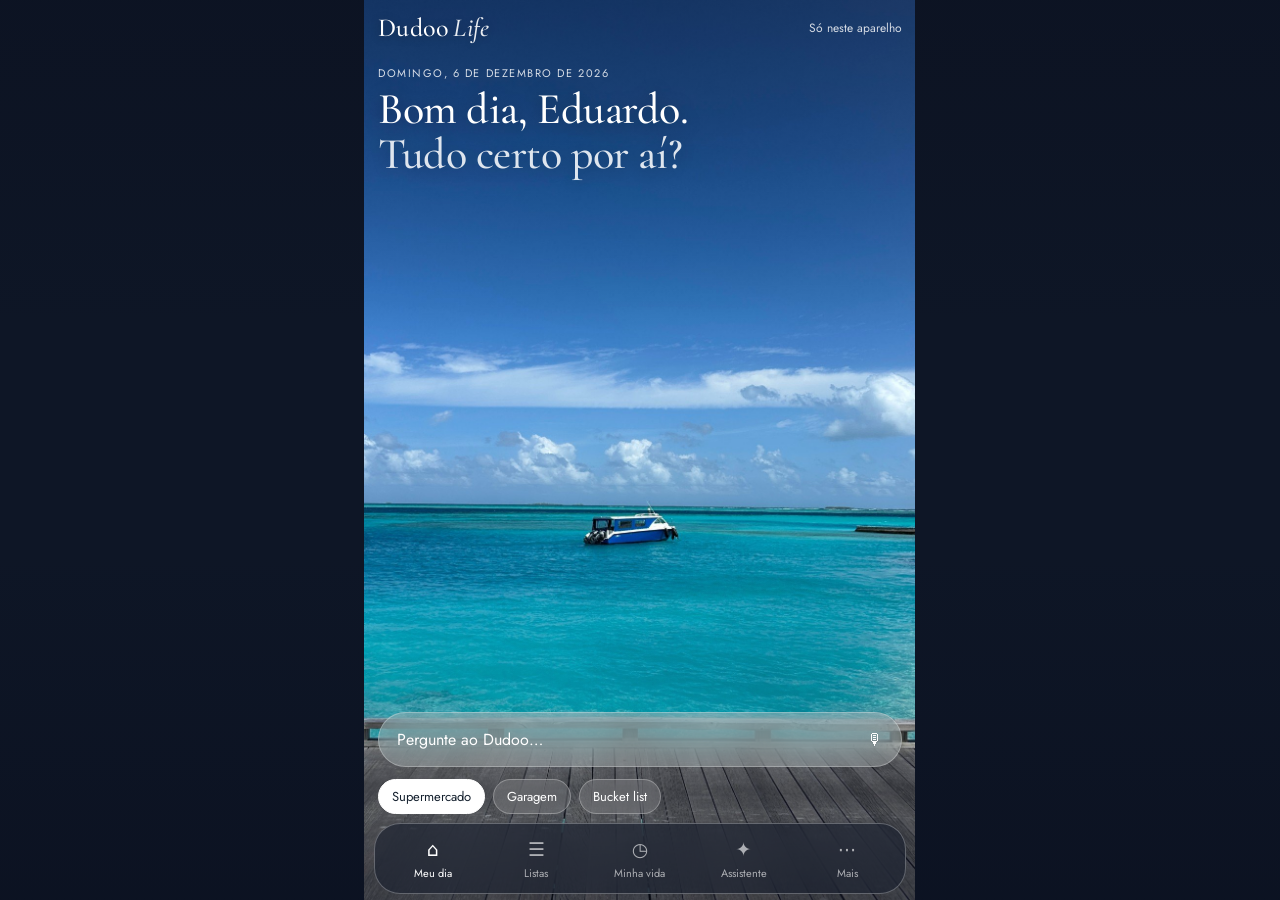
==== index.html @ 1dd5007e "v0.6.98: Notas em cartoes" ====
<!doctype html>
<html lang="pt-BR">
<head>
<meta charset="utf-8">
<title>Dudoo Life</title>
<meta name="viewport" content="width=device-width, initial-scale=1, viewport-fit=cover, minimum-scale=1, maximum-scale=1, user-scalable=no">
<meta name="theme-color" content="#141412">
<meta name="apple-mobile-web-app-capable" content="yes">
<meta name="mobile-web-app-capable" content="yes">
<meta name="apple-mobile-web-app-status-bar-style" content="black-translucent">
<meta name="apple-mobile-web-app-title" content="Dudoo Life">
<link rel="manifest" href="manifest.webmanifest">
<link rel="apple-touch-icon" href="icon-180.png">
<link rel="icon" href="icon.svg" type="image/svg+xml">
<link rel="stylesheet" href="https://fonts.googleapis.com/css2?family=Jost:wght@300;400;500;600&family=Cormorant+Garamond:ital,wght@0,500;1,500&display=swap">
<link rel="stylesheet" href="styles.css?v=0.6.98">
<script>
/* Sem zoom por duplo toque (17/10/2026): o iOS ignora user-scalable, então segura o 2º toque em áreas que não são botão/campo. */
(function () {
  var ultimo = 0;
  document.addEventListener("touchend", function (e) {
    var t = Date.now();
    if (t - ultimo < 350 && !(e.target.closest && e.target.closest("button,a,input,textarea,select,label,summary,[data-acao],[role=button]"))) e.preventDefault();
    ultimo = t;
  }, { passive: false });
  document.addEventListener("gesturestart", function (e) { e.preventDefault(); });
})();
</script>
</head>
<body>
<div id="fundo" class="fundo"></div>
<div id="app">
  <header class="topo">
    <div class="marca">Dudoo<i>Life</i></div>
    <div id="estadoSync" class="sync" title="Estado dos dados">Local</div>
  </header>

  <main id="tela"></main>

  <nav class="abas">
    <button data-tela="dia" class="on"><span>⌂</span>Meu dia</button>
    <button data-tela="listas"><span>☰</span>Listas</button>
    <button data-tela="vida"><span>◷</span>Minha vida</button>
    <button data-tela="assistente"><span>✦</span>Assistente</button>
    <button data-tela="mais"><span>⋯</span>Mais</button>
  </nav>

  <div id="folha" class="folha" hidden></div>
</div>

<script src="config.js?v=0.6.86"></script>
<script src="mascaras.js?v=0.6.86"></script>
<script src="dados.js?v=0.6.86"></script>
<script src="sync.js?v=0.6.86"></script>
<script src="github.js?v=0.6.86"></script>
<script src="vendor/three.min.js"></script>
<script src="vendor/GLTFLoader.js"></script>
<script src="vendor/OrbitControls.js"></script>
<script src="garagem3d.js?v=0.6.86"></script>
<script src="ferramentas.js?v=0.6.86"></script>
<script src="assistente.js?v=0.6.86"></script>
<script src="mapa_core.js?v=0.6.86"></script>
<script src="pessoal.js?v=0.6.86"></script>
<script src="financas.js?v=0.6.86"></script>
<script src="precos.js?v=0.6.86"></script>
<script src="fundos.js?v=0.6.97"></script>
<script src="aniversario.js?v=0.6.86"></script>
<script src="guarda_roupa.js?v=0.6.86"></script>
<script src="ordenar.js?v=0.6.86"></script>
<script src="app.js?v=0.6.86"></script>
</body>
</html>
---- styles.css ----
:root{--bg:#141412;--card:#201F1D;--card2:#2A2926;--line:#3A3935;--ink:#FAFAF8;--sec:#A9A7A1;--ter:#7E7C77;
  --acc:#E07B35;--acc2:#F4A15C;--ok:#7DB070;--erro:#D9805F;}
*{box-sizing:border-box;-webkit-tap-highlight-color:transparent;}
html,body{margin:0;height:100%;background:var(--bg);color:var(--ink);font-family:'Jost',system-ui,-apple-system,sans-serif;}
#app{display:flex;flex-direction:column;height:100%;max-width:560px;margin:0 auto;}
.topo{display:flex;justify-content:space-between;align-items:center;padding:calc(env(safe-area-inset-top) + 10px) 18px 8px;}
.marca{font-size:24px;font-weight:500;}.marca i{font-style:normal;color:var(--acc2);margin-left:4px;}
.sync{font-size:12px;color:var(--ter);}
main{flex:1;overflow-y:auto;padding:6px 18px 24px;-webkit-overflow-scrolling:touch;}
h1{font-size:30px;font-weight:500;margin:4px 0 12px;}h2{font-size:17px;font-weight:500;margin:22px 0 8px;}
.eyebrow{font-size:11px;letter-spacing:.14em;text-transform:uppercase;color:var(--ter);margin:8px 0 0;}
.indicadores{display:grid;grid-template-columns:1fr 1fr;gap:10px;}
.indicadores div{background:var(--card);border:1px solid var(--line);border-radius:14px;padding:12px 14px;}
.indicadores b{display:block;font-size:30px;font-weight:500;line-height:1;}.indicadores small{color:var(--sec);font-size:13px;}
.lista{list-style:none;margin:0;padding:0;}.lista li{display:flex;gap:12px;align-items:center;padding:12px 0;border-bottom:1px solid var(--line);}
.lista .ic{font-size:20px;width:26px;text-align:center;}.lista small{display:block;color:var(--ter);font-size:12.5px;}
.vazio{color:var(--ter);}
.btn{font:inherit;font-size:15px;padding:10px 16px;border-radius:12px;background:var(--card);border:1px solid var(--line);color:var(--ink);margin:6px 8px 0 0;}
.btn.p{background:var(--acc2);border-color:var(--acc2);color:#140c06;font-weight:600;}
.linha-titulo{display:flex;justify-content:space-between;align-items:center;}
.caminho{position:relative;}
.ano{font-size:26px;font-weight:500;margin:18px 0 6px 52px;}
.marco{display:flex;gap:10px;padding:6px 0;}
.trilho{width:42px;flex-shrink:0;position:relative;display:flex;justify-content:center;}
.trilho::before{content:"";position:absolute;top:-8px;bottom:-8px;width:10px;background:var(--card2);border-left:1px solid var(--line);border-right:1px solid var(--line);}
.marco.on .trilho::before{background:var(--acc);border-color:var(--acc);}
.pino{position:relative;z-index:1;width:34px;height:34px;border-radius:50%;background:var(--card);border:3px solid var(--line);display:flex;align-items:center;justify-content:center;font-size:15px;margin-top:8px;}
.marco.fut .pino{border-style:dashed;}
.cartao{flex:1;background:var(--card);border:1px solid var(--line);border-radius:14px;padding:12px 14px;position:relative;min-width:0;}
.marco.on .cartao{border-color:var(--acc);}
.cartao b{display:block;font-weight:500;font-size:16px;}.cartao small{color:var(--ter);font-size:12.5px;}
.cartao p{font-style:italic;color:var(--sec);margin:8px 0 0;font-family:'Cormorant Garamond',Georgia,serif;font-size:18px;line-height:1.3;}
.boneco{position:absolute;right:8px;top:-34px;pointer-events:none;}
.abas{display:flex;border-top:1px solid var(--line);background:#101010;padding:6px 6px calc(env(safe-area-inset-bottom) + 6px);}
.abas button{flex:1;font:inherit;font-size:11px;background:none;border:0;color:var(--ter);display:flex;flex-direction:column;align-items:center;gap:2px;padding:6px 0;}
.abas button span{font-size:19px;}.abas button.on{color:var(--acc2);}
.aviso,.bloco{background:var(--card);border:1px solid var(--line);border-radius:14px;padding:14px 16px;margin-bottom:12px;}
.aviso p,.bloco p{color:var(--sec);margin:6px 0 0;line-height:1.5;}.peq{font-size:13px;}
.folha{position:fixed;inset:0;background:rgba(0,0,0,.6);display:flex;align-items:flex-end;z-index:20;}
.painel{width:100%;max-width:560px;margin:0 auto;background:var(--card);border-radius:20px 20px 0 0;padding:18px 18px calc(env(safe-area-inset-bottom) + 18px);}
.painel h2{margin-top:0;}.painel label{display:block;font-size:13px;color:var(--sec);margin-bottom:10px;}
.painel input,.painel select,.painel textarea{width:100%;margin-top:4px;font:inherit;font-size:16px;color:var(--ink);background:var(--bg);border:1px solid var(--line);border-radius:10px;padding:10px 12px;}
.duas{display:grid;grid-template-columns:1fr 1fr;gap:10px;}.duas .btn{margin:0;}
.erro{color:var(--erro);min-height:20px;margin:0 0 6px;}

.folha[hidden]{display:none;}

.item-menu{display:flex;align-items:center;gap:14px;width:100%;text-align:left;font:inherit;font-size:16px;background:var(--card);border:1px solid var(--line);border-radius:14px;color:var(--ink);padding:14px 16px;margin-bottom:10px;}
.mapa-mundo{position:relative;height:56vh;min-height:300px;border-radius:14px;overflow:hidden;border:1px solid var(--line);margin:10px 0;}
.mapa-aviso{text-align:center;color:var(--ter);padding:40px 16px;}
.item-menu span{font-size:20px;width:26px;text-align:center;color:var(--acc2);}.item-menu small{margin-left:auto;color:var(--ter);font-size:12.5px;}
.link{font:inherit;font-size:14px;background:none;border:0;color:var(--acc2);padding:6px 4px;}.link.perigo{color:var(--erro);}
.mini-acoes{display:flex;gap:10px;margin-top:6px;}
.chips{display:flex;gap:8px;flex-wrap:wrap;margin:6px 0 10px;}
.chip{font:inherit;font-size:13px;padding:7px 13px;border-radius:18px;border:1px solid var(--line);background:transparent;color:var(--sec);}
.chip.on{background:var(--card2);color:var(--ink);border-color:var(--acc2);}
.linha-lugar{display:flex;justify-content:space-between;align-items:center;gap:10px;padding:11px 0;border-bottom:1px solid var(--line);}
.linha-lugar b{font-weight:500;display:block;}.linha-lugar small{color:var(--ter);font-size:12.5px;}.linha-lugar.off b{color:var(--ter);}
.chat{display:flex;flex-direction:column;gap:8px;min-height:180px;max-height:46vh;overflow-y:auto;padding:4px 0;}
.bolha{align-self:flex-start;max-width:86%;background:var(--card2);border-radius:16px 16px 16px 4px;padding:10px 13px;line-height:1.4;}
.bolha.eu{align-self:flex-end;background:var(--acc2);color:#140c06;border-radius:16px 16px 4px 16px;}
.bolha.erro-b{color:var(--erro);}
.conf{background:var(--card);border:1px solid var(--acc);border-radius:14px;padding:12px 14px;}.conf small{color:var(--ter);display:block;}.conf b{display:block;margin:2px 0 10px;font-weight:500;}
.entrada{display:flex;gap:8px;align-items:center;margin:10px 0;}
.entrada input,.campo{flex:1;font:inherit;font-size:16px;color:var(--ink);background:var(--card);border:1px solid var(--line);border-radius:12px;padding:11px 13px;min-width:0;}
.entrada .btn{margin:0;}.op{display:block;color:var(--sec);font-size:14px;margin:6px 0;}

/* tarefas e supermercado */
.linha-lugar.tarefa>div{flex:1;cursor:pointer;}.marcar{display:flex;padding:6px;margin:-6px 0 -6px -6px;}
.item-mercado{cursor:pointer;min-height:52px;}.item-mercado>div{flex:1;}
.item-mercado.off b,.linha-lugar.tarefa.off b{text-decoration:line-through;}
.linha-lugar input[type=checkbox]{width:24px;height:24px;accent-color:var(--acc2);flex:none;}

/* ===== visual "Vidro sobre foto" (opção C, 14/10/2026) ===== */
:root{--bg:#0e1626;--card:rgba(255,255,255,.14);--card2:rgba(255,255,255,.24);--line:rgba(255,255,255,.28);
  --ink:#fff;--sec:rgba(255,255,255,.82);--ter:rgba(255,255,255,.62);--acc:#fff;--acc2:#fff;--ok:#9fe0a8;--erro:#ffb59a;}
html,body{background:var(--bg);}
.fundo{position:fixed;inset:0;z-index:0;background:#0e1626 var(--foto) calc(var(--fx,.5) * 100%) calc(var(--fy,.5) * 100%)/cover no-repeat;transition:filter .4s,transform .4s;}
.fundo::after{content:"";position:absolute;inset:0;background:linear-gradient(180deg,rgba(10,15,30,.38) 0%,rgba(10,15,30,0) 34%,rgba(10,15,30,0) 56%,rgba(10,15,30,.62) 100%);}
body.interna .fundo{filter:blur(10px) brightness(.62) saturate(1.1);transform:scale(1.12);}
body.interna .fundo::after{background:rgba(10,15,30,.34);}
#app{position:relative;z-index:1;}
.topo{padding-top:calc(env(safe-area-inset-top) + 12px);}
.marca{font-family:'Cormorant Garamond',Georgia,serif;font-size:26px;letter-spacing:.01em;text-shadow:0 1px 10px rgba(0,0,0,.35);}
.marca i{color:#fff;font-style:italic;opacity:.9;}
.sync{color:var(--sec);}
h1,.hero{font-family:'Cormorant Garamond',Georgia,serif;font-weight:500;letter-spacing:-.01em;}
h1{font-size:36px;line-height:1.05;text-shadow:0 1px 14px rgba(0,0,0,.3);}
.eyebrow{color:var(--sec);}
.indicadores div,.cartao,.aviso,.bloco,.item-menu,.conf,.bolha:not(.eu){background:var(--card);border-color:var(--line);
  -webkit-backdrop-filter:blur(18px);backdrop-filter:blur(18px);}
.btn{background:var(--card);border-color:var(--line);-webkit-backdrop-filter:blur(14px);backdrop-filter:blur(14px);}
.btn.p{background:#fff;border-color:#fff;color:#14202e;}
.chip{background:var(--card);border-color:var(--line);-webkit-backdrop-filter:blur(14px);backdrop-filter:blur(14px);color:var(--ink);}
.chip.on{background:#fff;color:#14202e;border-color:#fff;}
.entrada input,.campo,.painel input,.painel select,.painel textarea{background:rgba(255,255,255,.14);border-color:var(--line);color:#fff;}
.painel{background:rgba(24,32,48,.86);-webkit-backdrop-filter:blur(24px);backdrop-filter:blur(24px);}
.folha{background:rgba(5,10,20,.55);}
.abas{margin:0 14px calc(env(safe-area-inset-bottom) + 10px);border:1px solid var(--line);border-radius:26px;padding:6px;
  background:rgba(20,28,44,.55);-webkit-backdrop-filter:blur(22px);backdrop-filter:blur(22px);}
.abas button{color:var(--ter);}.abas button.on{color:#fff;}
.linha-lugar,.lista li{border-bottom-color:rgba(255,255,255,.18);}
.marco.on .cartao{border-color:#fff;}.marco.on .trilho::before{background:#fff;border-color:#fff;}
.bolha.eu{background:#fff;color:#14202e;}

/* abertura (Meu dia) */
.abertura{min-height:calc(100vh - 210px);display:flex;flex-direction:column;}
.abertura .hero{font-size:44px;line-height:1.02;margin:6px 0 0;text-shadow:0 2px 18px rgba(0,0,0,.35);}
.abertura .hero span{display:block;opacity:.86;}
.abertura .vao{flex:1;min-height:150px;}
.painel-vidro{background:var(--card);border:1px solid var(--line);border-radius:22px;padding:14px 16px;margin-bottom:10px;
  -webkit-backdrop-filter:blur(18px);backdrop-filter:blur(18px);text-align:left;font:inherit;color:inherit;width:100%;display:block;}
.painel-vidro small{display:block;color:var(--sec);font-size:12.5px;}.painel-vidro b{font-size:19px;font-weight:500;}
.busca-ia{display:flex;justify-content:space-between;align-items:center;background:rgba(255,255,255,.22);border:1px solid var(--line);
  border-radius:28px;padding:15px 18px;font:inherit;color:#fff;width:100%;-webkit-backdrop-filter:blur(18px);backdrop-filter:blur(18px);}
.atalhos{display:flex;gap:8px;flex-wrap:wrap;margin:12px 0 4px;}

/* garagem 3D */
.palco3d{height:270px;margin:6px -6px 4px;position:relative;}
.palco3d canvas{display:block;width:100%;height:100%;}
.dica3d{text-align:center;color:var(--ter);font-size:12px;margin:0 0 10px;}
.fatos{display:grid;grid-template-columns:repeat(3,1fr);gap:8px;text-align:center;margin:8px 0 4px;}
.fatos div{background:var(--card);border:1px solid var(--line);border-radius:16px;padding:10px 4px;-webkit-backdrop-filter:blur(14px);backdrop-filter:blur(14px);}
.fatos b{display:block;font-size:18px;font-weight:500;}.fatos small{color:var(--sec);font-size:12px;}
.nota-barra{margin:12px 0 0;}.nota-barra .l{display:flex;justify-content:space-between;font-size:13px;color:var(--sec);margin-bottom:5px;}
.nota-barra .t{height:6px;border-radius:4px;background:rgba(255,255,255,.22);overflow:hidden;}.nota-barra .t i{display:block;height:100%;background:#fff;border-radius:4px;}
.seletor{display:flex;align-items:center;justify-content:space-between;gap:10px;}
.seletor .btn{margin:0;padding:8px 14px;}

.paineis{display:grid;grid-template-columns:1fr 1fr;gap:10px;margin-bottom:10px;}
.paineis:has(> :only-child){grid-template-columns:1fr;}
.paineis .painel-vidro{margin:0;padding:11px 13px;border-radius:20px;}
.paineis .painel-vidro b{font-size:16px;display:block;}
main{scrollbar-width:none;}main::-webkit-scrollbar{display:none;}
.abertura{min-height:calc(100vh - 190px);}

/* iPhone (tela cheia instalada): ocupa a altura real, sem sobra embaixo do menu */
html,body{min-height:100%;min-height:-webkit-fill-available;}
#app{height:100vh;height:100dvh;}
/* iPhone (tela cheia): o "viewport" fixo termina antes da área do indicador de início, deixando uma faixa escura sob o menu.
   A foto se estende bem além das bordas (o excesso é cortado) e o fundo da página tem a mesma cor-base da foto. */
html{background:#0e1626;}
.fundo{top:-80px;left:0;right:0;bottom:-220px;height:auto;}
.abas{margin-bottom:calc(env(safe-area-inset-bottom) + 6px);}

/* Fundo pintado no CANVAS da página (v0.6.13). No iPhone instalado o iOS recorta elementos `position:fixed` ao retângulo do
   viewport e deixava uma faixa escura embaixo; o canvas é pintado na janela inteira. --H = altura real da tela (app.js). */
html{background-color:#0e1626;
  background-image:linear-gradient(180deg,rgba(10,15,30,.38) 0%,rgba(10,15,30,0) 34%,rgba(10,15,30,0) 56%,rgba(10,15,30,.62) 100%),var(--foto);
  background-repeat:no-repeat;background-size:100% var(--H,100vh),auto var(--H,100vh);background-position:top center,calc(var(--fx,.5) * 100%) top;}
body{background:transparent;}
body:not(.interna) .fundo{background:none;}
body:not(.interna) .fundo::after{display:none;}
html.interna{background-image:none;}

/* Minha vida em modo Caminho (estrada em S com o bonequinho andando) */
.caminho-wrap{position:relative;margin-top:4px;}
.caminho-sv{width:100%;height:auto;display:block;color:var(--ink);overflow:visible;}
.caminho-sv .m{cursor:pointer;}.caminho-sv .m.on text{font-weight:600;}
.walker{position:absolute;left:0;top:0;width:46px;height:82px;pointer-events:none;will-change:transform;transform-origin:23px 77px;}
.passos{margin:10px 0 8px;}
.detalhe-vida{background:var(--card);border:1px solid var(--acc);border-radius:14px;padding:12px 14px;}
.detalhe-vida b{display:block;font-weight:500;font-size:17px;}.detalhe-vida small{color:var(--ter);font-size:12.5px;}
.detalhe-vida p{font-style:italic;color:var(--sec);margin:8px 0 0;font-family:'Cormorant Garamond',Georgia,serif;font-size:18px;line-height:1.3;}

.avatar{display:inline-flex;align-items:center;justify-content:center;width:38px;height:38px;border-radius:50%;background:var(--card2);color:var(--acc2);font-weight:600;flex:none;}.est{color:var(--acc2);font-size:12px;}

/* Sem zoom por duplo toque (17/10/2026) */
html,body,*{touch-action:manipulation}
.btn.padrao{background:transparent;border:1.5px solid var(--acc2);color:var(--acc2);font-size:18px;padding:8px 14px;}
/* Folha mais alta que a tela rola por dentro (17/10/2026: o formulário do carro ficava preso) */
.folha{overscroll-behavior:contain}
.painel{max-height:88vh;max-height:88dvh;overflow-y:auto;-webkit-overflow-scrolling:touch;overscroll-behavior:contain;touch-action:pan-y}
.palco3d.circulo{height:330px;margin:6px -18px 2px;}
.carregando3d{text-align:center;color:var(--ter);font-size:12.5px;margin:-6px 0 4px;}
.sem-modelo-chip.on{background:var(--card2);color:var(--ink);border-color:var(--acc2);}
.grafico-linha{display:block;width:100%;height:auto;color:var(--ink);margin:4px 0 8px;}
.fotos-grade{display:grid;grid-template-columns:repeat(3,1fr);gap:8px;margin-top:8px}.foto-tile{position:relative;aspect-ratio:3/4;border-radius:10px;overflow:hidden;background:var(--card2)}
.foto-tile img{width:100%;height:100%;object-fit:cover;display:block}.foto-tile span{position:absolute;left:0;right:0;bottom:0;padding:14px 6px 5px;font-size:11px;color:#fff;background:linear-gradient(transparent,rgba(0,0,0,.65))}

/* Seletor de listas e lista reordenável (18/10/2026) */
.seletor-listas{display:flex;gap:10px;align-items:center;margin:8px 0 10px;}.seletor-listas select{flex:1;margin:0;}.seletor-listas .btn{margin:0;white-space:nowrap;}
.compra{display:flex;align-items:center;gap:8px;touch-action:pan-y;-webkit-user-select:none;user-select:none;-webkit-touch-callout:none;position:relative;}
.compra input[type=checkbox]{flex:none;}.compra .alca{color:var(--ter);font-size:20px;line-height:1;padding:6px 2px;cursor:grab;touch-action:none;}
.compra.arrastando{z-index:5;background:var(--card2);border-radius:12px;box-shadow:0 8px 24px rgba(0,0,0,.35);opacity:.96;transition:none;}
.compra.off b{text-decoration:line-through;color:var(--ter);}
.link.vinculo{display:block;text-align:left;margin:4px 0 0;color:var(--acc2);}

/* Guarda-roupa (18/10/2026) */
.gr-grade{display:grid;grid-template-columns:repeat(2,1fr);gap:10px;margin-top:8px}.gr-grade.tres{grid-template-columns:repeat(3,1fr)}
.gr-card{background:var(--card);border:1px solid var(--line);border-radius:14px;padding:8px;display:flex;flex-direction:column;gap:8px;position:relative;touch-action:manipulation}.gr-card[hidden]{display:none}
.gr-card>div:first-child{position:relative}.gr-info{display:flex;flex-direction:column;gap:2px;margin-top:6px}.gr-info small{color:var(--ter);font-size:12px}
.gr-foto{aspect-ratio:1;border-radius:10px;background:var(--card);display:flex;align-items:center;justify-content:center;overflow:hidden;font-size:34px}
.gr-foto img{width:100%;height:100%;object-fit:contain;display:block}.gr-foto.peq{width:64px;height:64px;flex:none;font-size:22px;aspect-ratio:auto}.gr-foto.grande{max-height:240px;margin-bottom:8px}
.gr-fav{position:absolute;top:4px;right:6px;color:#E8B93A;font-size:18px}
.gr-prev{width:100%;max-height:300px;object-fit:contain;background:var(--card);border-radius:10px;display:block}
.gr-look{background:var(--card);border:1px solid var(--line);border-radius:14px;padding:10px;margin-bottom:10px;display:flex;flex-direction:column;gap:8px;touch-action:manipulation}
.gr-faixa{display:flex;gap:6px;overflow-x:auto;margin:6px 0;-webkit-overflow-scrolling:touch}
.gr-pick{display:flex;flex-direction:column;align-items:center;gap:4px;font-size:11px;position:relative;touch-action:manipulation}.gr-pick .gr-foto.peq{width:100%;height:auto;aspect-ratio:1}
.gr-pick input{position:absolute;top:4px;left:4px;width:20px;height:20px}.gr-pick span{text-align:center;line-height:1.2}
.gr-desfazer{display:flex;justify-content:space-between;align-items:center;gap:8px;background:var(--card2);border-radius:10px;padding:8px 12px;margin-bottom:8px;font-size:13px}
#grBusca{font:inherit;font-size:16px;color:var(--ink);background:var(--card);border:1px solid var(--line);border-radius:10px;padding:10px 12px}
#rSem{margin-bottom:12px}
.gr-ocs{display:flex;flex-wrap:wrap;gap:6px;margin:4px 0 10px}.gr-oc{position:relative;touch-action:manipulation}.gr-oc input{position:absolute;opacity:0;pointer-events:none}
.gr-oc span{display:inline-block;padding:7px 12px;border-radius:999px;border:1px solid var(--line);background:var(--card);font-size:13px}.gr-oc input:checked+span{background:var(--acc);color:#fff;border-color:transparent}
.gr-prov{display:grid;grid-template-columns:76px 1fr 76px;gap:6px;align-items:start;margin:8px 0}.gr-prov-pe{display:flex;justify-content:center;margin-bottom:6px}.gr-prov-pe .gr-col{width:120px}
.gr-col{display:flex;flex-direction:column;align-items:center;gap:4px;touch-action:manipulation}.gr-col small{color:var(--ter);font-size:11px}.gr-col .gr-foto.peq{width:64px;height:64px}
.gr-nome{max-width:76px;text-align:center;line-height:1.15;overflow:hidden;text-overflow:ellipsis;white-space:nowrap}.gr-setas{display:flex;gap:4px}.gr-setas .btn{padding:6px 12px;font-size:18px;min-width:34px}
.gr-palco{min-width:0}.gr-palco canvas{display:block;width:100%;border-radius:12px;background:var(--card)}.gr-motivo{margin:4px 0 8px}
.gr-lista{display:flex;flex-direction:column;gap:6px;margin:10px 0}.gr-arruma{display:flex;align-items:center;gap:10px;background:var(--card);border:1px solid var(--line);border-radius:12px;padding:6px 10px;touch-action:manipulation}
.gr-arruma>span{flex:1;display:flex;flex-direction:column;min-width:0}.gr-arruma small{color:var(--ter);font-size:12px}.gr-arruma input{width:24px;height:24px}
.gr-extra{display:flex;align-items:center;gap:8px;margin-bottom:6px}.gr-extra input{flex:1}

.filtro-cidade { margin: 4px 0 12px; }
.sel-cidade { width: 100%; padding: 12px 14px; border-radius: 12px; border: 1px solid var(--borda, rgba(255,255,255,.18)); background: rgba(20,20,22,.55); color: inherit; font: inherit; }

.lugar-clique>div:first-child{flex:1;cursor:pointer;}

.ficha-sub{color:var(--sec);margin:-4px 0 10px;}
.kv-ficha{display:flex;flex-direction:column;gap:2px;padding:10px 0;border-top:1px solid var(--line);}
.kv-ficha small{color:var(--ter);font-size:12.5px;}

.dica-campo{display:block;color:var(--ter);font-size:12px;margin-top:4px;}

.aniv-tela{position:fixed;inset:0;z-index:9999;background:rgba(14,13,12,.92);display:flex;align-items:center;justify-content:center;}
.aniv-canvas{position:absolute;inset:0;width:100%;height:100%;}
.aniv-msg{position:relative;text-align:center;padding:0 24px;animation:anivEntra .9s ease both;}
.aniv-msg h1{font-family:var(--serif,Georgia,serif);font-size:38px;margin:0 0 8px;}
.aniv-msg p{color:var(--sec);margin:0 0 18px;font-size:17px;}
@keyframes anivEntra{from{opacity:0;transform:translateY(16px) scale(.96);}to{opacity:1;transform:none;}}

/* Listas reordenáveis por arraste, gastos do mercado e guia de compras (21/10/2026) */
.ord{display:flex;align-items:center;gap:8px;touch-action:pan-y;-webkit-user-select:none;user-select:none;-webkit-touch-callout:none;position:relative;}
.ord .alca{color:var(--ter);font-size:20px;line-height:1;padding:6px 2px;cursor:grab;touch-action:none;flex:none;}
.ord.arrastando{z-index:5;background:var(--card2);border-radius:12px;box-shadow:0 8px 24px rgba(0,0,0,.35);opacity:.96;transition:none;}
.ord.off b{text-decoration:line-through;color:var(--ter);}
.gasto-mes{background:var(--card);border:1px solid var(--line);border-radius:14px;padding:12px 14px;margin:8px 0;}
.gasto-mes .topo{display:flex;justify-content:space-between;gap:10px;}.gasto-mes small{color:var(--ter);display:block;margin-top:6px;}
.barra-gasto{height:8px;background:var(--line);border-radius:6px;margin-top:8px;}.barra-gasto i{display:block;height:100%;background:var(--acc2);border-radius:6px;}
.selo{font-size:13px;white-space:nowrap;color:var(--sec);}.selo.vale{color:var(--ok,#7DB070);}.selo.nao{color:var(--erro);}

.sub-cat { margin: 10px 0 2px; font-size: 12px; color: var(--ter); text-transform: uppercase; letter-spacing: .06em; }
.cats-form{margin:8px 0}.cats-form label{display:flex;align-items:center;gap:8px;margin:6px 0}.cats-form input{width:auto;margin:0}
.linha-cat{display:flex;align-items:center;gap:8px;margin:6px 0}.linha-cat .catNome{flex:1;min-width:0}.linha-cat label{display:flex;align-items:center;gap:4px;white-space:nowrap;font-size:13px;margin:0}.linha-cat input[type=checkbox]{width:auto;margin:0}
.linha-cat .listaNome{flex:1;min-width:0}.linha-cat .btn.mini{flex:none;width:34px;min-width:0;padding:6px 0;font-size:12px}.linha-cat small{font-size:11px;opacity:.6;white-space:nowrap}.linha-cat .link{white-space:nowrap}
img.avatar{object-fit:cover;}.foto-contatinho{display:block;width:96px;height:96px;border-radius:50%;object-fit:cover;margin:6px auto 10px;background:var(--card2);}

.campo-estrelas{display:flex;flex-direction:column;gap:6px;font-size:13px;margin:6px 0}.estrelas{display:flex;gap:2px}.estrelas .est{--p:0%;background:linear-gradient(90deg,#D2A64A var(--p),rgba(255,255,255,.28) var(--p));-webkit-background-clip:text;background-clip:text;-webkit-text-fill-color:transparent;color:transparent;border:0;padding:0 2px;font-size:34px;line-height:1.1;min-width:40px;cursor:pointer;touch-action:manipulation}

.joinhas{display:flex;gap:6px}.joinha{font-size:20px;line-height:1;padding:7px 10px;border-radius:12px;border:1px solid var(--line);background:transparent;opacity:.55;cursor:pointer;touch-action:manipulation}.joinha.on{opacity:1;background:rgba(255,255,255,.16)}.joinha.on.vale{border-color:var(--ok,#7DB070)}.joinha.on.nao{border-color:var(--erro)}

.fundo-item{display:flex;gap:12px;align-items:flex-start;padding:12px 0;border-bottom:1px solid rgba(255,255,255,.18)}
.fundo-mini{width:72px;height:96px;object-fit:cover;border-radius:12px;background:rgba(255,255,255,.12);flex:none}
.fundo-info{flex:1;min-width:0}.fundo-info b{display:block}.fundo-info small{display:block;color:var(--sec)}
.fundo-acoes{display:flex;flex-wrap:wrap;gap:6px;margin-top:8px;align-items:center}.fundo-acoes .btn{margin:0;padding:6px 10px}.fundo-acoes .chip{margin:0}
.enq{position:relative;display:block;width:fit-content;max-width:100%;margin:8px auto 12px;touch-action:none;user-select:none;-webkit-user-select:none}
.enq img{display:block;max-width:100%;max-height:52vh;border-radius:12px;-webkit-user-drag:none}
.enq i{position:absolute;width:34px;height:34px;margin:-17px 0 0 -17px;border:3px solid #fff;border-radius:50%;box-shadow:0 0 0 2px rgba(0,0,0,.5);pointer-events:none}

.nota-grupo{margin:18px 0 8px;font-size:21px}
.nota-cartao{background:var(--card);border:1px solid var(--line);border-radius:20px;overflow:hidden;-webkit-backdrop-filter:blur(18px);backdrop-filter:blur(18px)}
.nota-linha{display:block;padding:11px 16px;cursor:pointer;position:relative}
.nota-linha+.nota-linha::before{content:"";position:absolute;left:16px;right:0;top:0;height:1px;background:rgba(255,255,255,.18)}
.nota-linha b{display:block;font-weight:600;font-size:16px;overflow:hidden;text-overflow:ellipsis;white-space:nowrap}
.nota-linha small{display:block;color:var(--sec);font-size:14px;margin-top:2px;overflow:hidden;text-overflow:ellipsis;white-space:nowrap}
.nota-linha .nota-data{color:var(--ink);opacity:.85;margin-right:4px}.nota-linha .nota-pasta{font-size:13px;color:var(--ter)}
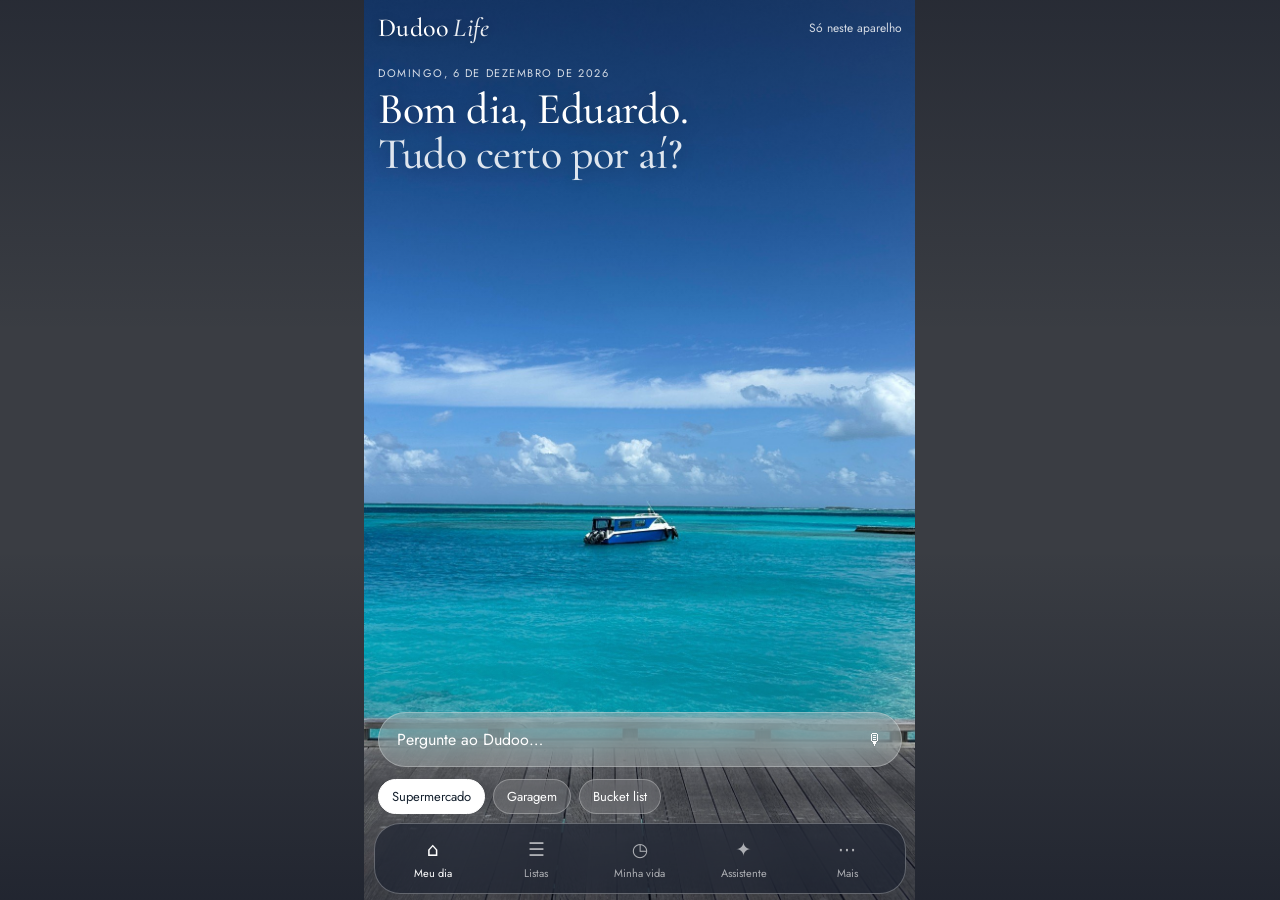
==== commit 40ca8cb8: "v0.7.03: cor da borda pela foto" ====
--- a/index.html
+++ b/index.html
@@ -13,7 +13,11 @@
 <link rel="apple-touch-icon" href="icon-180.png">
 <link rel="icon" href="icon.svg" type="image/svg+xml">
 <link rel="stylesheet" href="https://fonts.googleapis.com/css2?family=Jost:wght@300;400;500;600&family=Cormorant+Garamond:ital,wght@0,500;1,500&display=swap">
-<link rel="stylesheet" href="styles.css?v=0.6.98">
+<link rel="stylesheet" href="styles.css?v=0.7.03">
+<script>
+/* Cor da borda (a faixa que o iOS pinta fora da página): a mesma da última vez, antes do 1º desenho (fundos.js a recalcula pela foto do dia). */
+try { var cb = JSON.parse(localStorage.getItem("dudoolife.corbase") || "null"); if (cb && cb.dia) document.documentElement.style.backgroundColor = cb.dia; } catch (e) {}
+</script>
 <script>
 /* Sem zoom por duplo toque (17/10/2026): o iOS ignora user-scalable, então segura o 2º toque em áreas que não são botão/campo. */
 (function () {
@@ -63,7 +67,7 @@
 <script src="pessoal.js?v=0.6.86"></script>
 <script src="financas.js?v=0.6.86"></script>
 <script src="precos.js?v=0.6.86"></script>
-<script src="fundos.js?v=0.6.97"></script>
+<script src="fundos.js?v=0.7.03"></script>
 <script src="aniversario.js?v=0.6.86"></script>
 <script src="guarda_roupa.js?v=0.6.86"></script>
 <script src="ordenar.js?v=0.6.86"></script>
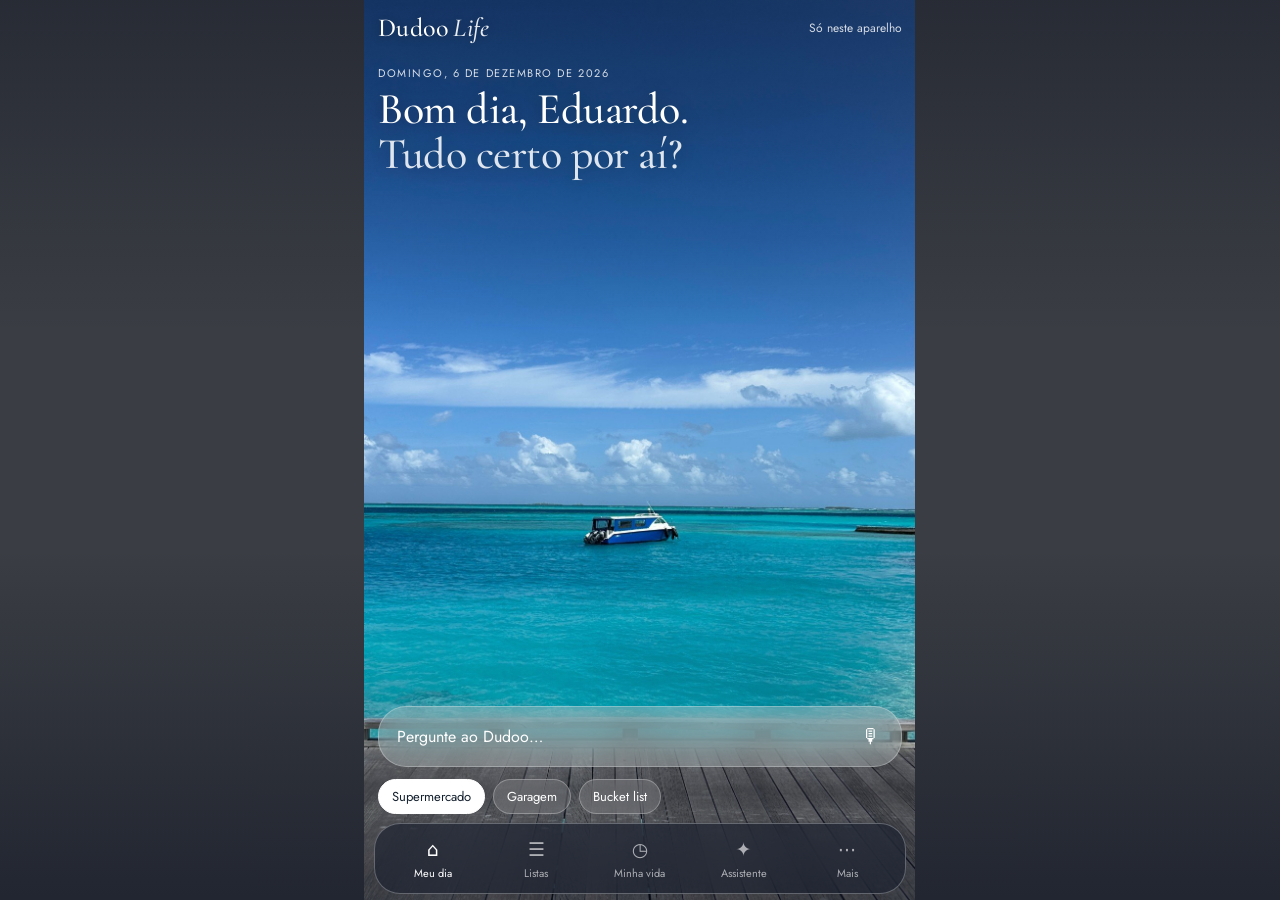
==== commit 02cdb238: "v0.7.04: microfone da tela inicial e voz alta" ====
--- a/index.html
+++ b/index.html
@@ -13,7 +13,7 @@
 <link rel="apple-touch-icon" href="icon-180.png">
 <link rel="icon" href="icon.svg" type="image/svg+xml">
 <link rel="stylesheet" href="https://fonts.googleapis.com/css2?family=Jost:wght@300;400;500;600&family=Cormorant+Garamond:ital,wght@0,500;1,500&display=swap">
-<link rel="stylesheet" href="styles.css?v=0.7.03">
+<link rel="stylesheet" href="styles.css?v=0.7.04">
 <script>
 /* Cor da borda (a faixa que o iOS pinta fora da página): a mesma da última vez, antes do 1º desenho (fundos.js a recalcula pela foto do dia). */
 try { var cb = JSON.parse(localStorage.getItem("dudoolife.corbase") || "null"); if (cb && cb.dia) document.documentElement.style.backgroundColor = cb.dia; } catch (e) {}
--- a/styles.css
+++ b/styles.css
@@ -264,3 +264,7 @@
 .nota-linha b{display:block;font-weight:600;font-size:16px;overflow:hidden;text-overflow:ellipsis;white-space:nowrap}
 .nota-linha small{display:block;color:var(--sec);font-size:14px;margin-top:2px;overflow:hidden;text-overflow:ellipsis;white-space:nowrap}
 .nota-linha .nota-data{color:var(--ink);opacity:.85;margin-right:4px}.nota-linha .nota-pasta{font-size:13px;color:var(--ter)}
+
+.bolha{white-space:pre-wrap}
+.ouvir{display:block;margin:6px 0 0;padding:2px 8px;border-radius:12px;border:1px solid var(--line);background:transparent;color:inherit;font-size:15px;cursor:pointer;touch-action:manipulation}
+.mic-inicio{display:inline-block;padding:6px 10px;margin:-6px -8px -6px 0;font-size:20px}
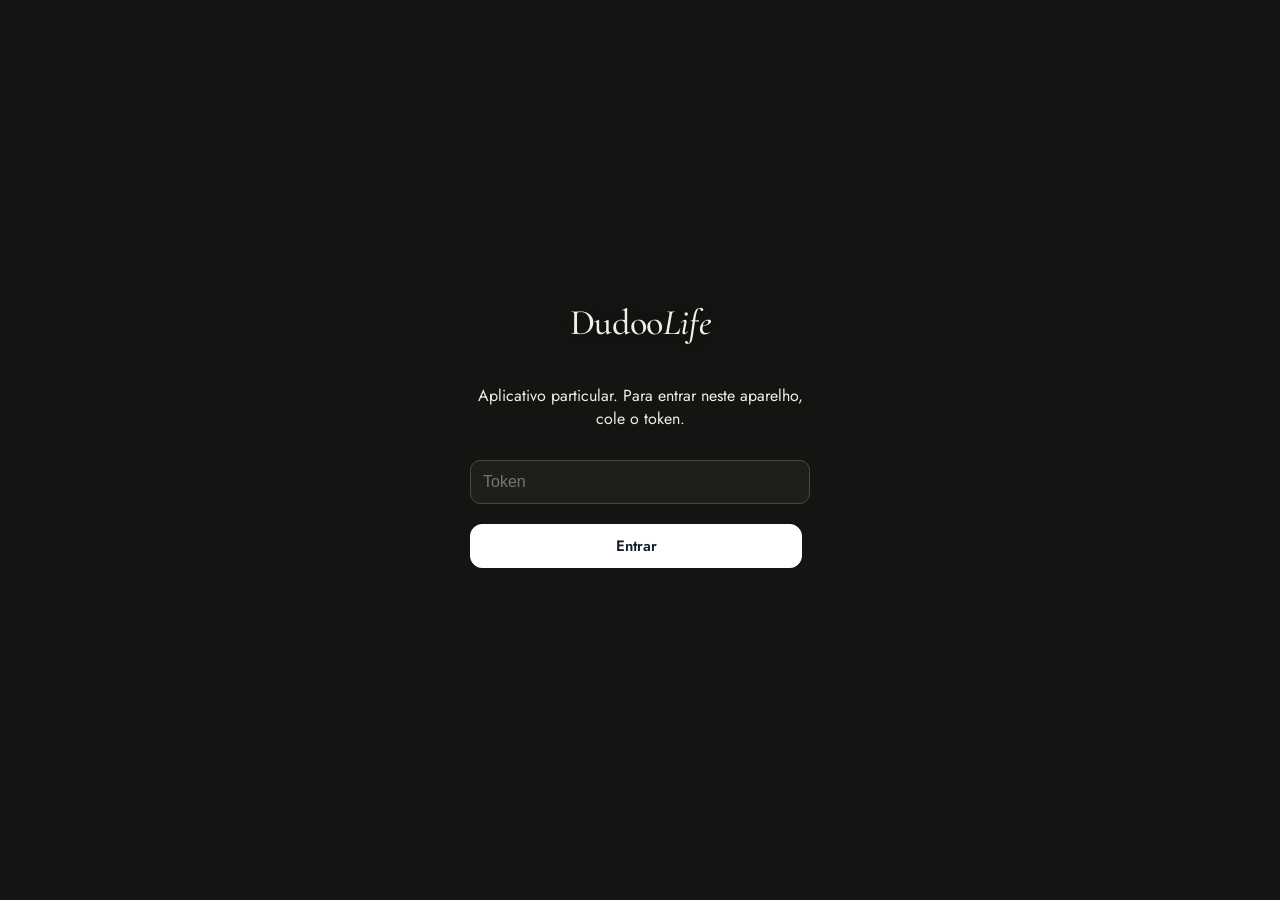
==== commit b5598397: "Dudoo Life v0.7.18 Co-Authored-By: Claude Sonnet 5.5 <noreply@anthropic.com>" ====
--- a/index.html
+++ b/index.html
@@ -7,16 +7,16 @@
 <meta name="theme-color" content="#141412">
 <meta name="apple-mobile-web-app-capable" content="yes">
 <meta name="mobile-web-app-capable" content="yes">
-<meta name="apple-mobile-web-app-status-bar-style" content="black-translucent">
+<meta name="apple-mobile-web-app-status-bar-style" content="default">
 <meta name="apple-mobile-web-app-title" content="Dudoo Life">
 <link rel="manifest" href="manifest.webmanifest">
 <link rel="apple-touch-icon" href="icon-180.png">
 <link rel="icon" href="icon.svg" type="image/svg+xml">
 <link rel="stylesheet" href="https://fonts.googleapis.com/css2?family=Jost:wght@300;400;500;600&family=Cormorant+Garamond:ital,wght@0,500;1,500&display=swap">
-<link rel="stylesheet" href="styles.css?v=0.7.04">
+<link rel="stylesheet" href="styles.css?v=0.7.18">
 <script>
-/* Cor da borda (a faixa que o iOS pinta fora da página): a mesma da última vez, antes do 1º desenho (fundos.js a recalcula pela foto do dia). */
-try { var cb = JSON.parse(localStorage.getItem("dudoolife.corbase") || "null"); if (cb && cb.dia) document.documentElement.style.backgroundColor = cb.dia; } catch (e) {}
+/* Cores da borda e da barra de status: as mesmas da última vez, antes do 1º desenho (fundos.js as recalcula pela foto do dia). */
+try { var cb = JSON.parse(localStorage.getItem("dudoolife.corbase") || "null"); if (cb && cb.dia) document.documentElement.style.backgroundColor = cb.dia; if (cb && cb.topo) document.querySelector('meta[name="theme-color"]').setAttribute("content", cb.topo); } catch (e) {}
 </script>
 <script>
 /* Sem zoom por duplo toque (17/10/2026): o iOS ignora user-scalable, então segura o 2º toque em áreas que não são botão/campo. */
@@ -52,25 +52,27 @@
   <div id="folha" class="folha" hidden></div>
 </div>
 
-<script src="config.js?v=0.6.86"></script>
-<script src="mascaras.js?v=0.6.86"></script>
-<script src="dados.js?v=0.6.86"></script>
-<script src="sync.js?v=0.6.86"></script>
-<script src="github.js?v=0.6.86"></script>
+<script src="config.js?v=0.7.18"></script>
+<script src="mascaras.js?v=0.7.06"></script>
+<script src="dados.js?v=0.7.06"></script>
+<script src="sync.js?v=0.7.06"></script>
+<script src="github.js?v=0.7.16"></script>
+<script src="trava.js?v=0.7.18"></script>
 <script src="vendor/three.min.js"></script>
 <script src="vendor/GLTFLoader.js"></script>
 <script src="vendor/OrbitControls.js"></script>
-<script src="garagem3d.js?v=0.6.86"></script>
-<script src="ferramentas.js?v=0.6.86"></script>
-<script src="assistente.js?v=0.6.86"></script>
-<script src="mapa_core.js?v=0.6.86"></script>
-<script src="pessoal.js?v=0.6.86"></script>
-<script src="financas.js?v=0.6.86"></script>
-<script src="precos.js?v=0.6.86"></script>
-<script src="fundos.js?v=0.7.03"></script>
-<script src="aniversario.js?v=0.6.86"></script>
-<script src="guarda_roupa.js?v=0.6.86"></script>
-<script src="ordenar.js?v=0.6.86"></script>
-<script src="app.js?v=0.6.86"></script>
+<script src="garagem3d.js?v=0.7.06"></script>
+<script src="ferramentas.js?v=0.7.13"></script>
+<script src="assistente.js?v=0.7.15"></script>
+<script src="mapa_core.js?v=0.7.06"></script>
+<script src="pessoal.js?v=0.7.06"></script>
+<script src="financas.js?v=0.7.06"></script>
+<script src="abastecimentos.js?v=0.7.06"></script>
+<script src="precos.js?v=0.7.12"></script>
+<script src="fundos.js?v=0.7.18"></script>
+<script src="aniversario.js?v=0.7.06"></script>
+<script src="guarda_roupa.js?v=0.7.06"></script>
+<script src="ordenar.js?v=0.7.06"></script>
+<script src="app.js?v=0.7.16"></script>
 </body>
 </html>
--- a/styles.css
+++ b/styles.css
@@ -268,3 +268,19 @@
 .bolha{white-space:pre-wrap}
 .ouvir{display:block;margin:6px 0 0;padding:2px 8px;border-radius:12px;border:1px solid var(--line);background:transparent;color:inherit;font-size:15px;cursor:pointer;touch-action:manipulation}
 .mic-inicio{display:inline-block;padding:6px 10px;margin:-6px -8px -6px 0;font-size:20px}
+
+.do-guia{display:flex;flex-wrap:wrap;align-items:baseline;column-gap:6px;width:100%;text-align:left;font:inherit;font-size:12.5px;background:transparent;border:0;color:var(--sec);padding:3px 0 0;cursor:pointer;touch-action:manipulation}.do-guia span{flex:1 1 100%;order:0;display:inline;line-height:1.25}.do-guia b{display:inline;font-size:13px;font-weight:600;color:var(--ok)}.do-guia em{font-style:normal;font-size:11.5px;color:var(--ter)}
+/* tela inicial (26/11/2026): a altura vinha de `100vh - 190px`, que não conta os recuos do iPhone: a caixa de pergunta e os atalhos
+   iam parar atrás do menu. Agora quem manda é o espaço real entre o topo e o menu. */
+main:has(> .primeira){display:flex;flex-direction:column;padding-bottom:8px;}
+.primeira{flex:0 0 auto;min-height:100%;display:flex;flex-direction:column;}
+.primeira .abertura{flex:1 0 auto;min-height:0;}
+.primeira .abertura .vao{min-height:40px;}
+.primeira .atalhos{margin-bottom:0;}
+.sem-voz{display:block;margin-top:6px;font-size:12px;color:var(--erro)}
+.preco-menor{flex:none;background:transparent;border:0;color:var(--ok,#9fe0a8);text-align:right;line-height:1.15;padding:2px 4px;cursor:pointer;touch-action:manipulation}.preco-menor b{display:block;font-size:15px;font-weight:600;white-space:nowrap}.preco-menor small{display:block;font-size:11px;color:var(--ter);white-space:nowrap;max-width:92px;overflow:hidden;text-overflow:ellipsis}
+/* tela de quem não é o dono (trava.js) */
+.trava{position:fixed;inset:0;z-index:10000;background:#141412;color:#f3efe6;display:flex;align-items:center;justify-content:center;padding:28px;}
+.trava form{width:100%;max-width:340px;display:flex;flex-direction:column;gap:14px;text-align:center;}
+.trava input{font-size:16px;padding:12px;border-radius:10px;border:1px solid #4a463d;background:#1f1e1a;color:inherit;}
+.trava small{min-height:1.4em;opacity:.8;}
